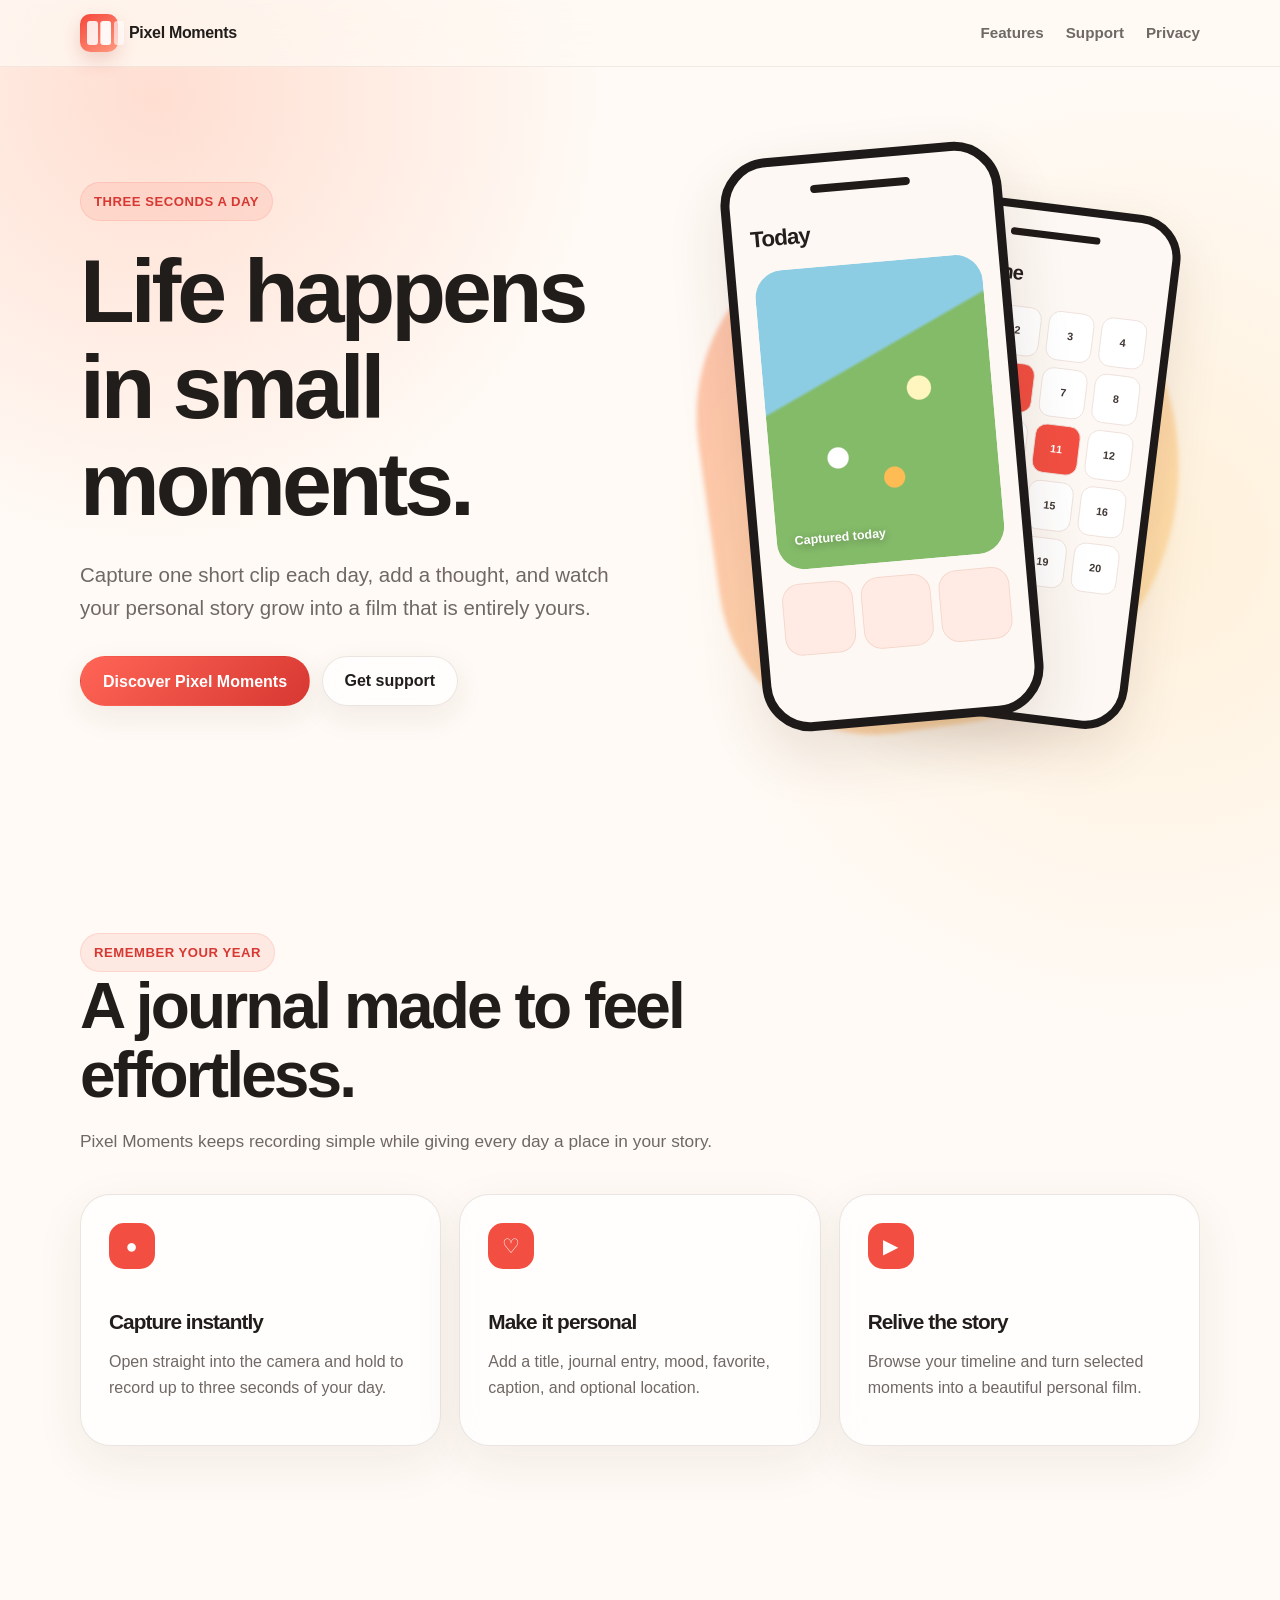
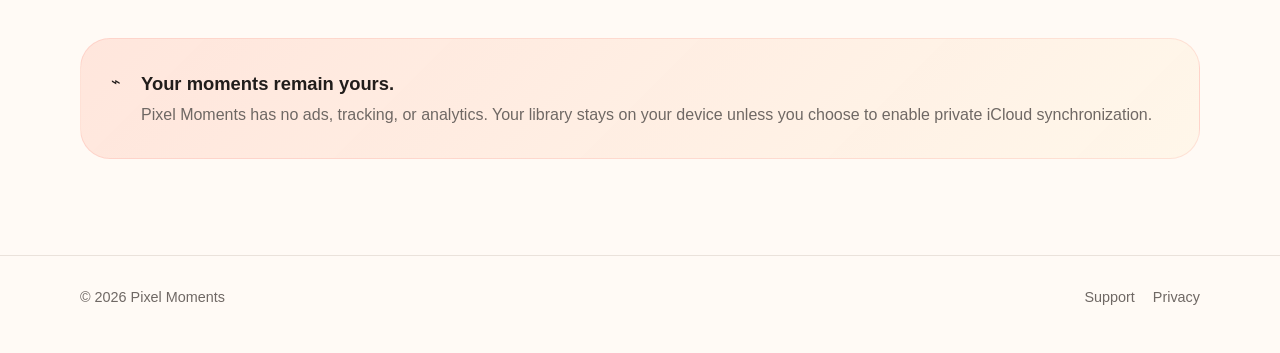
==== index.html @ 1631f6e6 "Add Pixel Moments marketing page" ====
<!doctype html>
<html lang="en">
  <head>
    <meta charset="utf-8">
    <meta name="viewport" content="width=device-width, initial-scale=1">
    <meta name="theme-color" content="#fffaf5">
    <meta name="description" content="Capture three seconds of every day and turn everyday moments into lasting memories with Pixel Moments.">
    <meta property="og:title" content="Pixel Moments — Three seconds a day">
    <meta property="og:description" content="A private video journal for the small moments that make up your life.">
    <meta property="og:type" content="website">
    <meta property="og:url" content="https://oktayvlntnv.github.io/Pixel-Moments/">
    <title>Pixel Moments — Three seconds a day</title>
    <link rel="stylesheet" href="styles.css">
  </head>
  <body>
    <header class="site-header">
      <nav class="nav shell" aria-label="Main navigation">
        <a class="brand" href="index.html">
          <span class="brand-mark" aria-hidden="true"></span>
          <span>Pixel Moments</span>
        </a>
        <div class="nav-links">
          <a href="#features">Features</a>
          <a href="support.html">Support</a>
          <a href="privacy.html">Privacy</a>
        </div>
      </nav>
    </header>

    <main>
      <section class="hero shell">
        <div>
          <span class="eyebrow">Three seconds a day</span>
          <h1>Life happens in small moments.</h1>
          <p>Capture one short clip each day, add a thought, and watch your personal story grow into a film that is entirely yours.</p>
          <div class="actions">
            <a class="button primary" href="#features">Discover Pixel Moments</a>
            <a class="button" href="support.html">Get support</a>
          </div>
        </div>

        <div class="phone-stage" aria-label="Pixel Moments app screens">
          <div class="mock-phone primary-shot" aria-label="Today screen preview">
            <div class="mock-status"></div>
            <div class="mock-title">Today</div>
            <div class="mock-hero"></div>
            <div class="mock-info"><span></span><span></span><span></span></div>
          </div>
          <div class="mock-phone secondary-shot" aria-label="Timeline screen preview">
            <div class="mock-status"></div>
            <div class="mock-title">Timeline</div>
            <div class="mock-month">
              <span>1</span><span>2</span><span>3</span><span>4</span>
              <span>5</span><span>6</span><span>7</span><span>8</span>
              <span>9</span><span>10</span><span>11</span><span>12</span>
              <span>13</span><span>14</span><span>15</span><span>16</span>
              <span>17</span><span>18</span><span>19</span><span>20</span>
            </div>
          </div>
        </div>
      </section>

      <section class="section" id="features">
        <div class="shell">
          <div class="section-heading">
            <span class="eyebrow">Remember your year</span>
            <h2>A journal made to feel effortless.</h2>
            <p>Pixel Moments keeps recording simple while giving every day a place in your story.</p>
          </div>

          <div class="feature-grid">
            <article class="card">
              <span class="icon" aria-hidden="true">●</span>
              <h3>Capture instantly</h3>
              <p>Open straight into the camera and hold to record up to three seconds of your day.</p>
            </article>
            <article class="card">
              <span class="icon" aria-hidden="true">♡</span>
              <h3>Make it personal</h3>
              <p>Add a title, journal entry, mood, favorite, caption, and optional location.</p>
            </article>
            <article class="card">
              <span class="icon" aria-hidden="true">▶</span>
              <h3>Relive the story</h3>
              <p>Browse your timeline and turn selected moments into a beautiful personal film.</p>
            </article>
          </div>
        </div>
      </section>

      <section class="section">
        <div class="shell">
          <div class="privacy-note">
            <span class="icon" aria-hidden="true">⌁</span>
            <div>
              <strong>Your moments remain yours.</strong>
              <p>Pixel Moments has no ads, tracking, or analytics. Your library stays on your device unless you choose to enable private iCloud synchronization.</p>
            </div>
          </div>
        </div>
      </section>
    </main>

    <footer class="site-footer">
      <div class="footer-inner shell">
        <span>© 2026 Pixel Moments</span>
        <div class="footer-links">
          <a href="support.html">Support</a>
          <a href="privacy.html">Privacy</a>
        </div>
      </div>
    </footer>
  </body>
</html>
---- styles.css ----
:root {
  color-scheme: light dark;
  --ink: #211d1b;
  --muted: #6f6864;
  --surface: rgba(255, 255, 255, 0.68);
  --surface-strong: rgba(255, 255, 255, 0.9);
  --line: rgba(80, 48, 34, 0.12);
  --accent: #f24f42;
  --accent-deep: #d73832;
  --peach: #ffe7dd;
  --cream: #fffaf5;
  --shadow: 0 24px 60px rgba(75, 40, 25, 0.12);
  font-family: -apple-system, BlinkMacSystemFont, "SF Pro Display", "Helvetica Neue", sans-serif;
}

* {
  box-sizing: border-box;
}

html {
  scroll-behavior: smooth;
}

body {
  min-height: 100vh;
  margin: 0;
  color: var(--ink);
  background:
    radial-gradient(circle at 12% 5%, rgba(255, 164, 134, 0.32), transparent 28rem),
    radial-gradient(circle at 90% 28%, rgba(255, 212, 132, 0.24), transparent 30rem),
    var(--cream);
  line-height: 1.6;
}

a {
  color: inherit;
}

img {
  display: block;
  max-width: 100%;
}

.shell {
  width: min(1120px, calc(100% - 40px));
  margin: 0 auto;
}

.site-header {
  position: sticky;
  z-index: 10;
  top: 0;
  padding: 14px 0;
  background: rgba(255, 250, 245, 0.74);
  border-bottom: 1px solid rgba(80, 48, 34, 0.08);
  backdrop-filter: blur(22px) saturate(160%);
  -webkit-backdrop-filter: blur(22px) saturate(160%);
}

.nav {
  display: flex;
  align-items: center;
  justify-content: space-between;
  gap: 24px;
}

.brand {
  display: inline-flex;
  align-items: center;
  gap: 11px;
  font-weight: 750;
  text-decoration: none;
  letter-spacing: -0.02em;
}

.brand-mark {
  display: grid;
  grid-template-columns: repeat(2, 1fr);
  gap: 3px;
  width: 38px;
  height: 38px;
  padding: 7px;
  background: linear-gradient(145deg, #f5473b, #ff9a7f);
  border-radius: 10px;
  box-shadow: 0 8px 20px rgba(178, 48, 38, 0.2);
}

.brand-mark::before,
.brand-mark::after {
  content: "";
  background: rgba(255, 255, 255, 0.86);
  border-radius: 3px;
  box-shadow: 13px 0 0 rgba(255, 255, 255, 0.62);
}

.nav-links {
  display: flex;
  align-items: center;
  gap: 22px;
}

.nav-links a {
  color: var(--muted);
  font-size: 0.95rem;
  font-weight: 650;
  text-decoration: none;
}

.nav-links a:hover,
.nav-links a:focus-visible {
  color: var(--accent-deep);
}

.hero {
  display: grid;
  grid-template-columns: minmax(0, 1.03fr) minmax(320px, 0.97fr);
  align-items: center;
  gap: 56px;
  min-height: 720px;
  padding: 72px 0 88px;
}

.eyebrow {
  display: inline-flex;
  padding: 8px 13px;
  color: var(--accent-deep);
  background: rgba(242, 79, 66, 0.1);
  border: 1px solid rgba(242, 79, 66, 0.12);
  border-radius: 999px;
  font-size: 0.82rem;
  font-weight: 750;
  letter-spacing: 0.04em;
  text-transform: uppercase;
}

h1,
h2,
h3 {
  margin: 0;
  line-height: 1.08;
  letter-spacing: -0.045em;
}

h1 {
  max-width: 760px;
  margin-top: 22px;
  font-size: clamp(3.2rem, 7vw, 6.4rem);
}

.hero p {
  max-width: 600px;
  margin: 26px 0 32px;
  color: var(--muted);
  font-size: clamp(1.05rem, 2vw, 1.28rem);
}

.actions {
  display: flex;
  flex-wrap: wrap;
  gap: 12px;
}

.button {
  display: inline-flex;
  align-items: center;
  justify-content: center;
  min-height: 50px;
  padding: 0 22px;
  border: 1px solid var(--line);
  border-radius: 999px;
  color: var(--ink);
  background: var(--surface);
  font-weight: 720;
  text-decoration: none;
  box-shadow: 0 10px 30px rgba(75, 40, 25, 0.08);
  backdrop-filter: blur(18px);
  -webkit-backdrop-filter: blur(18px);
}

.button.primary {
  color: #fff;
  background: linear-gradient(135deg, #ff6556, var(--accent-deep));
  border-color: transparent;
}

.button:hover,
.button:focus-visible {
  transform: translateY(-1px);
}

.phone-stage {
  position: relative;
  display: flex;
  justify-content: center;
  min-height: 610px;
}

.phone-stage::before {
  position: absolute;
  inset: 14% 4% 4%;
  content: "";
  background: linear-gradient(135deg, #ffc3ad, #ffe2a7);
  border-radius: 44% 56% 62% 38%;
  filter: blur(2px);
  transform: rotate(-8deg);
}

.mock-phone {
  position: absolute;
  width: min(282px, 62vw);
  min-height: 575px;
  padding: 22px 18px;
  overflow: hidden;
  background: #fdf8f3;
  border: 9px solid #1d1a19;
  border-radius: 48px;
  box-shadow: var(--shadow);
}

.mock-phone.primary-shot {
  z-index: 2;
  top: 10px;
  left: 11%;
  transform: rotate(-5deg);
}

.mock-phone.secondary-shot {
  z-index: 1;
  right: 6%;
  bottom: 0;
  transform: rotate(7deg) scale(0.9);
}

.mock-status {
  height: 8px;
  width: 44%;
  margin: 0 auto 24px;
  background: #201b19;
  border-radius: 99px;
}

.mock-title {
  margin-bottom: 14px;
  color: #231e1c;
  font-size: 1.4rem;
  font-weight: 780;
  letter-spacing: -0.04em;
}

.mock-hero {
  position: relative;
  display: grid;
  height: 300px;
  overflow: hidden;
  place-items: center;
  background:
    radial-gradient(circle at 30% 64%, #fff 0 4%, transparent 4.5%),
    radial-gradient(circle at 68% 43%, #fff5bf 0 5%, transparent 5.5%),
    radial-gradient(circle at 54% 72%, #ffbb54 0 4%, transparent 4.5%),
    linear-gradient(155deg, #8ccde4 0 35%, #84bb69 36% 100%);
  border-radius: 28px;
}

.mock-hero::after {
  position: absolute;
  bottom: 18px;
  left: 18px;
  color: #fff;
  content: "Captured today";
  font-size: 0.78rem;
  font-weight: 720;
  text-shadow: 0 2px 9px rgba(0, 0, 0, 0.32);
}

.mock-info {
  display: grid;
  grid-template-columns: repeat(3, 1fr);
  gap: 8px;
  margin-top: 14px;
}

.mock-info span {
  height: 72px;
  background: #ffebe3;
  border: 1px solid #f5d8ce;
  border-radius: 18px;
}

.mock-month {
  display: grid;
  grid-template-columns: repeat(4, 1fr);
  gap: 8px;
  margin-top: 18px;
}

.mock-month span {
  display: grid;
  min-height: 55px;
  place-items: center;
  color: #403835;
  background: #fff;
  border: 1px solid #efe1db;
  border-radius: 13px;
  font-size: 0.75rem;
  font-weight: 700;
}

.mock-month span:nth-child(6),
.mock-month span:nth-child(9),
.mock-month span:nth-child(11) {
  color: #fff;
  background: var(--accent);
}

.section {
  padding: 96px 0;
}

.section-heading {
  max-width: 700px;
  margin-bottom: 38px;
}

.section-heading h2 {
  font-size: clamp(2.3rem, 5vw, 4.4rem);
}

.section-heading p {
  margin: 18px 0 0;
  color: var(--muted);
  font-size: 1.08rem;
}

.feature-grid {
  display: grid;
  grid-template-columns: repeat(3, 1fr);
  gap: 18px;
}

.card,
.prose-card {
  background: var(--surface);
  border: 1px solid var(--line);
  border-radius: 30px;
  box-shadow: 0 16px 50px rgba(75, 40, 25, 0.07);
  backdrop-filter: blur(22px);
  -webkit-backdrop-filter: blur(22px);
}

.card {
  min-height: 220px;
  padding: 28px;
}

.card .icon {
  display: grid;
  width: 46px;
  height: 46px;
  margin-bottom: 42px;
  place-items: center;
  color: #fff;
  background: var(--accent);
  border-radius: 15px;
  font-size: 1.25rem;
}

.card h3 {
  margin-bottom: 10px;
  font-size: 1.3rem;
}

.card p,
.prose-card p,
.prose-card li {
  color: var(--muted);
}

.privacy-note {
  display: grid;
  grid-template-columns: auto 1fr;
  align-items: start;
  gap: 20px;
  padding: 30px;
  background: linear-gradient(135deg, rgba(255, 224, 213, 0.78), rgba(255, 246, 231, 0.8));
  border: 1px solid rgba(242, 79, 66, 0.12);
  border-radius: 30px;
}

.privacy-note strong {
  display: block;
  margin-bottom: 4px;
  font-size: 1.15rem;
}

.privacy-note p {
  margin: 0;
  color: var(--muted);
}

.page-hero {
  padding: 88px 0 42px;
}

.page-hero h1 {
  font-size: clamp(3rem, 7vw, 5.4rem);
}

.page-hero p {
  max-width: 720px;
  margin: 20px 0 0;
  color: var(--muted);
  font-size: 1.12rem;
}

.prose {
  display: grid;
  gap: 18px;
  max-width: 860px;
  padding: 24px 0 100px;
}

.prose-card {
  padding: clamp(24px, 5vw, 42px);
}

.prose-card h2 {
  margin-bottom: 14px;
  font-size: 1.75rem;
}

.prose-card h3 {
  margin: 26px 0 8px;
  font-size: 1.12rem;
  letter-spacing: -0.02em;
}

.prose-card p:last-child,
.prose-card ul:last-child {
  margin-bottom: 0;
}

.prose-card ul {
  padding-left: 1.25rem;
}

.contact-box {
  display: flex;
  align-items: center;
  justify-content: space-between;
  gap: 24px;
}

.contact-box p {
  margin: 8px 0 0;
}

.site-footer {
  padding: 30px 0 44px;
  border-top: 1px solid var(--line);
}

.footer-inner {
  display: flex;
  justify-content: space-between;
  gap: 24px;
  color: var(--muted);
  font-size: 0.9rem;
}

.footer-links {
  display: flex;
  gap: 18px;
}

.footer-links a {
  text-decoration: none;
}

@media (max-width: 820px) {
  .hero {
    grid-template-columns: 1fr;
    min-height: auto;
    gap: 50px;
    padding-top: 60px;
  }

  .phone-stage {
    min-height: 560px;
  }

  .feature-grid {
    grid-template-columns: 1fr;
  }

  .card {
    min-height: 0;
  }

  .card .icon {
    margin-bottom: 28px;
  }
}

@media (max-width: 600px) {
  .shell {
    width: min(100% - 26px, 1120px);
  }

  .nav-links a:first-child {
    display: none;
  }

  .hero {
    padding-top: 46px;
  }

  .phone-stage {
    min-height: 510px;
  }

  .mock-phone.primary-shot {
    left: 3%;
  }

  .mock-phone.secondary-shot {
    right: 1%;
  }

  .section {
    padding: 70px 0;
  }

  .contact-box,
  .footer-inner {
    align-items: flex-start;
    flex-direction: column;
  }
}

@media (prefers-color-scheme: dark) {
  :root {
    --ink: #fff8f3;
    --muted: #c5b9b2;
    --surface: rgba(45, 37, 34, 0.72);
    --surface-strong: rgba(50, 41, 37, 0.94);
    --line: rgba(255, 232, 220, 0.12);
    --cream: #171210;
    --shadow: 0 24px 60px rgba(0, 0, 0, 0.34);
  }

  body {
    background:
      radial-gradient(circle at 12% 5%, rgba(152, 55, 44, 0.3), transparent 28rem),
      radial-gradient(circle at 90% 28%, rgba(112, 72, 20, 0.24), transparent 30rem),
      var(--cream);
  }

  .site-header {
    background: rgba(23, 18, 16, 0.76);
  }

  .privacy-note {
    background: linear-gradient(135deg, rgba(82, 38, 33, 0.76), rgba(62, 47, 31, 0.72));
  }
}

@media (prefers-reduced-motion: reduce) {
  html {
    scroll-behavior: auto;
  }

  .button:hover,
  .button:focus-visible {
    transform: none;
  }
}
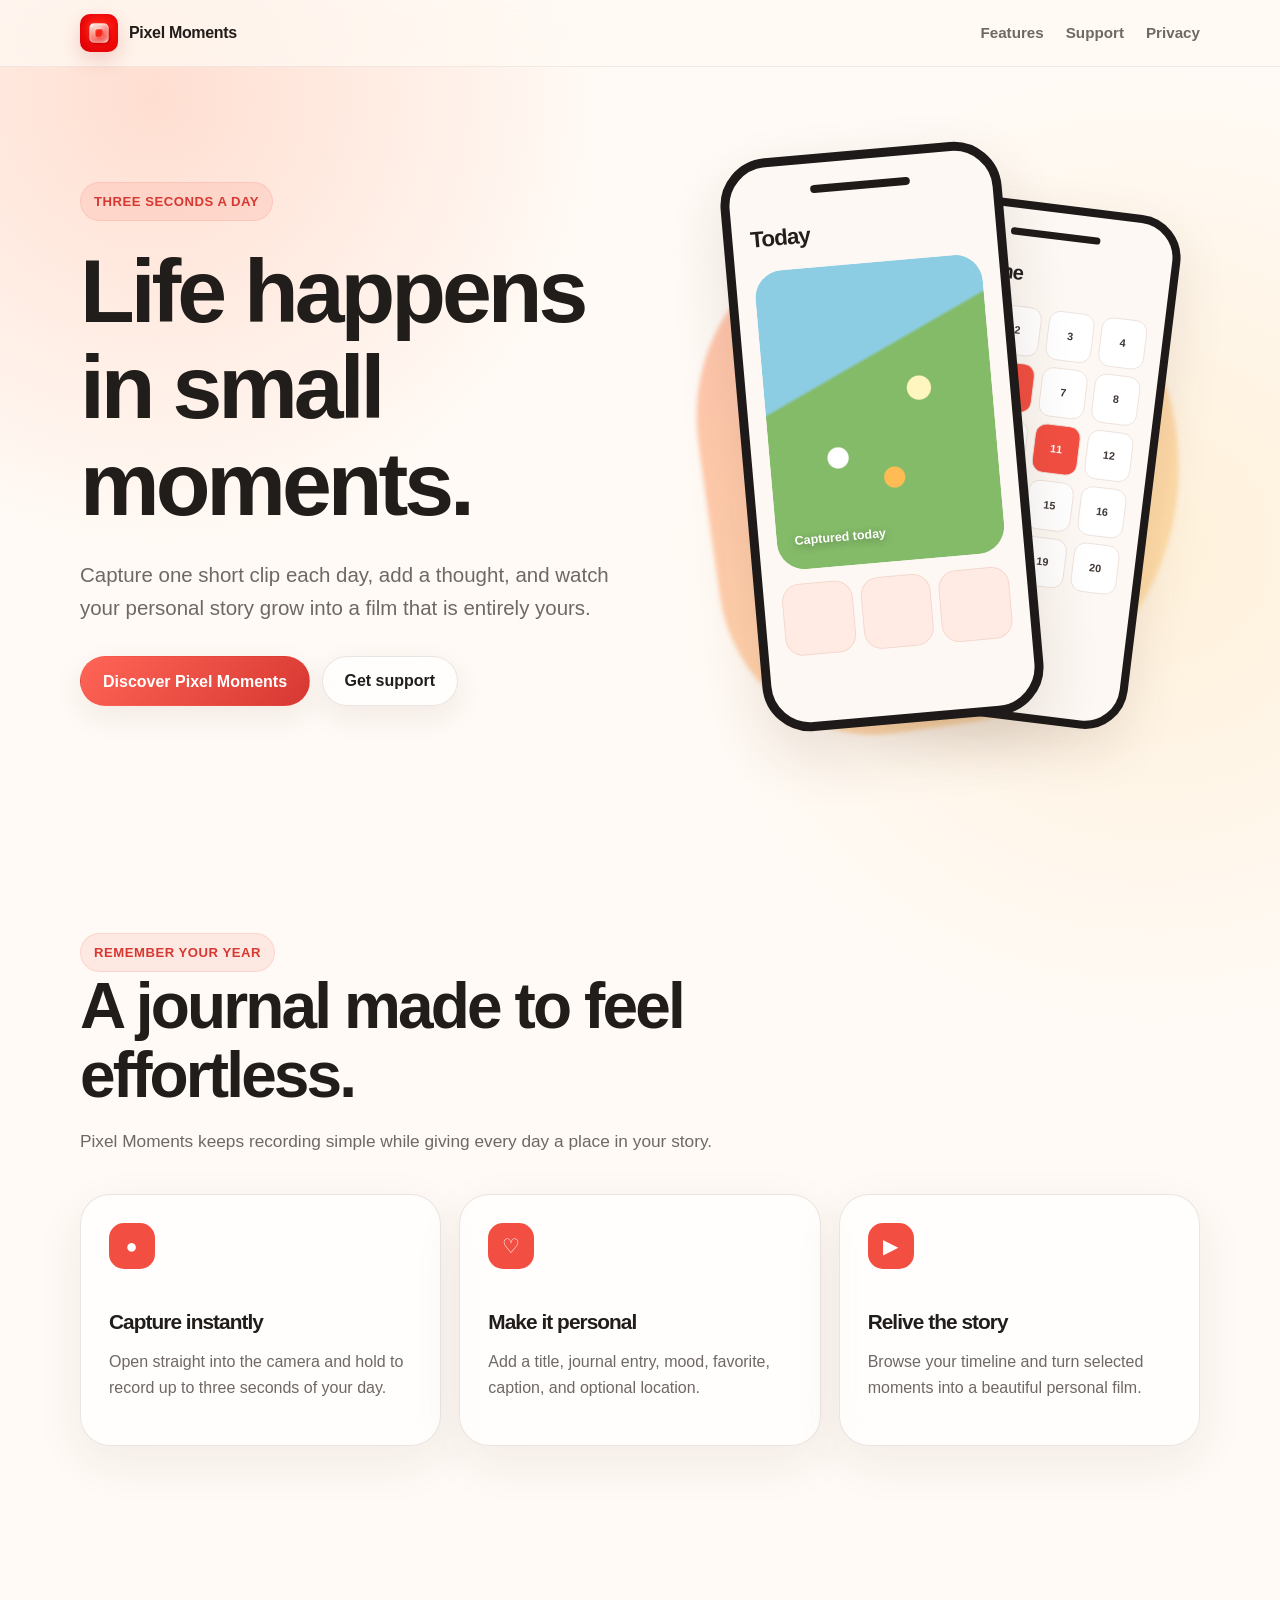
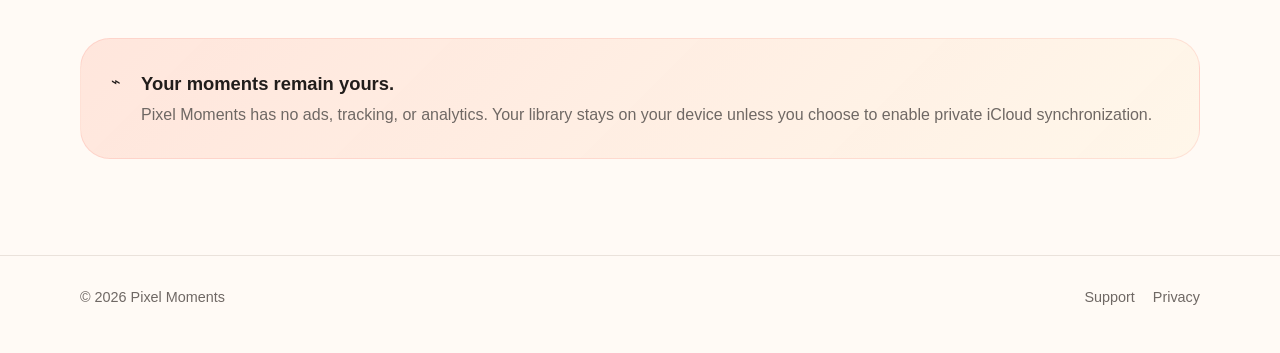
==== commit a1db2f65: "Use Pixel app icon on website" ====
--- a/index.html
+++ b/index.html
@@ -10,13 +10,15 @@
     <meta property="og:type" content="website">
     <meta property="og:url" content="https://oktayvlntnv.github.io/Pixel-Moments/">
     <title>Pixel Moments — Three seconds a day</title>
+    <link rel="icon" type="image/png" href="assets/app-icon.png">
+    <link rel="apple-touch-icon" href="assets/app-icon.png">
     <link rel="stylesheet" href="styles.css">
   </head>
   <body>
     <header class="site-header">
       <nav class="nav shell" aria-label="Main navigation">
         <a class="brand" href="index.html">
-          <span class="brand-mark" aria-hidden="true"></span>
+          <img class="brand-logo" src="assets/app-icon.png" alt="">
           <span>Pixel Moments</span>
         </a>
         <div class="nav-links">
--- a/styles.css
+++ b/styles.css
@@ -73,24 +73,12 @@
   letter-spacing: -0.02em;
 }
 
-.brand-mark {
-  display: grid;
-  grid-template-columns: repeat(2, 1fr);
-  gap: 3px;
+.brand-logo {
   width: 38px;
   height: 38px;
-  padding: 7px;
-  background: linear-gradient(145deg, #f5473b, #ff9a7f);
   border-radius: 10px;
+  object-fit: cover;
   box-shadow: 0 8px 20px rgba(178, 48, 38, 0.2);
-}
-
-.brand-mark::before,
-.brand-mark::after {
-  content: "";
-  background: rgba(255, 255, 255, 0.86);
-  border-radius: 3px;
-  box-shadow: 13px 0 0 rgba(255, 255, 255, 0.62);
 }
 
 .nav-links {
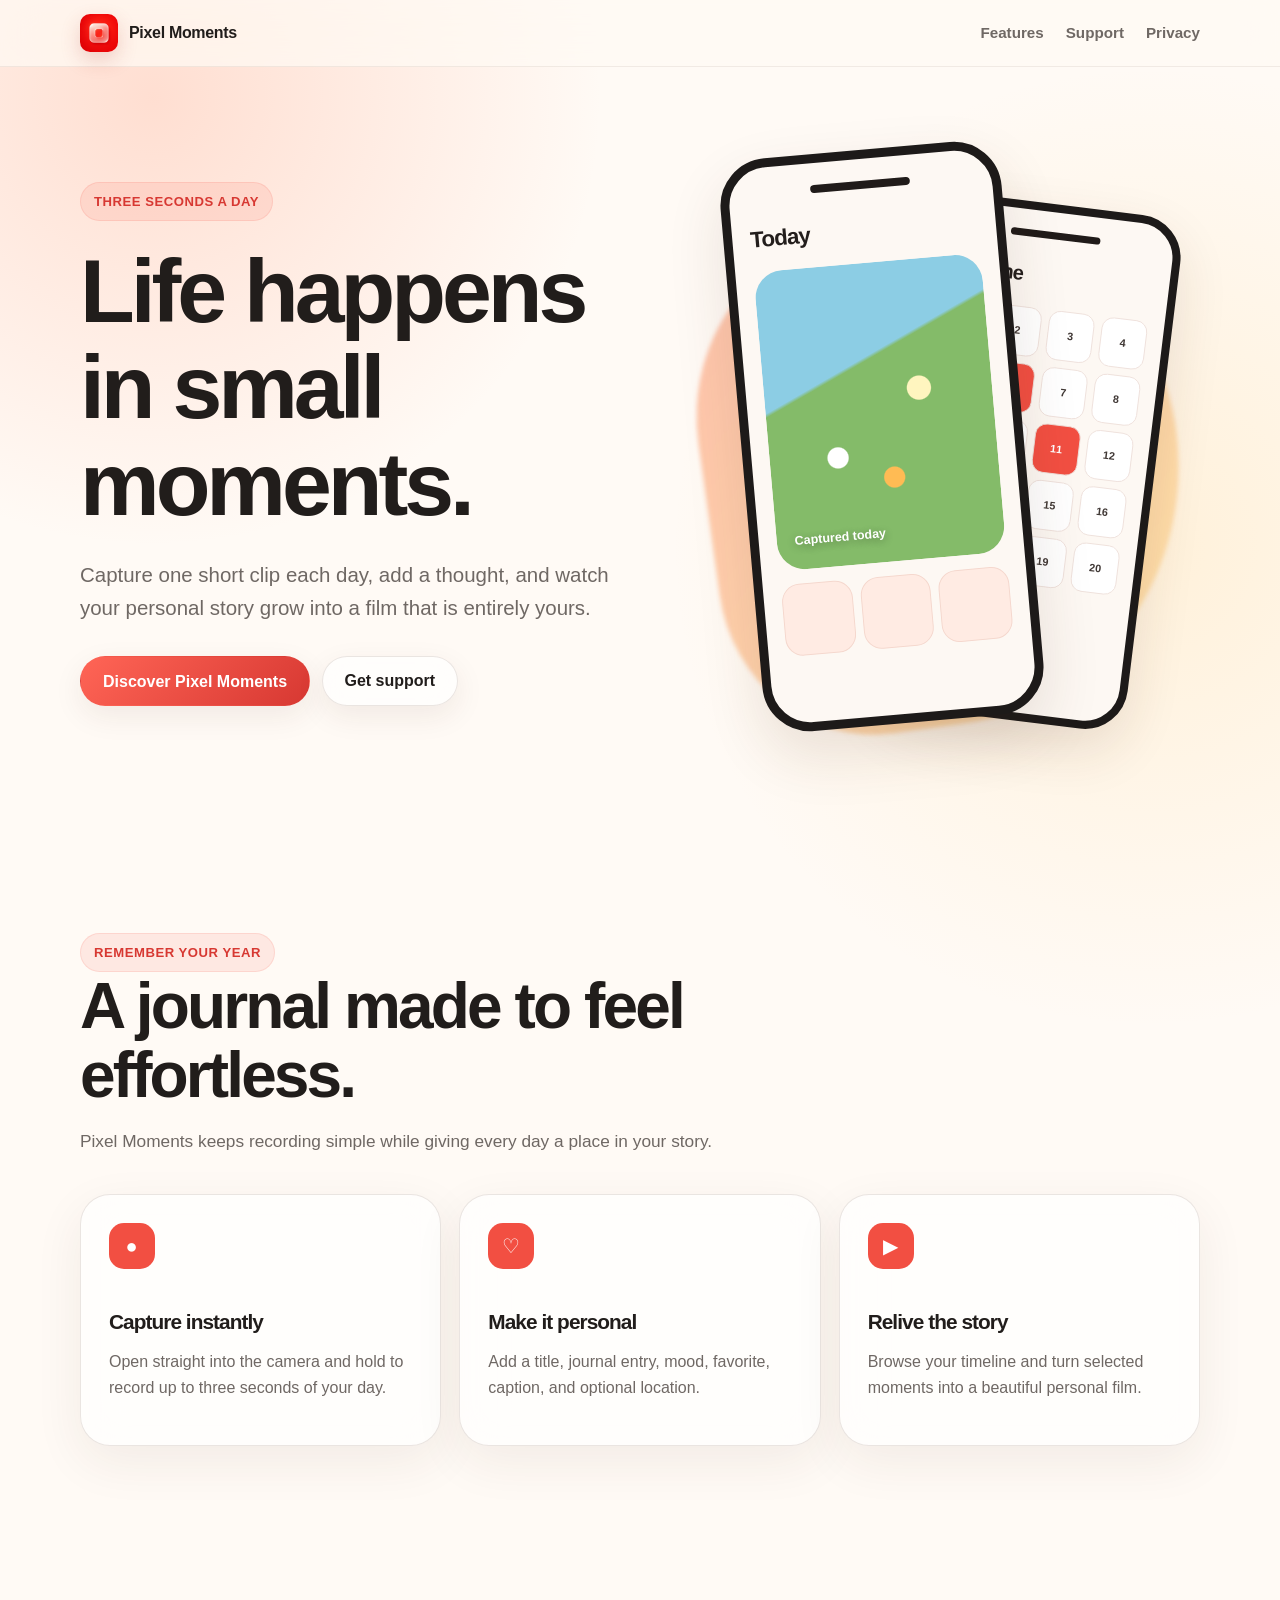
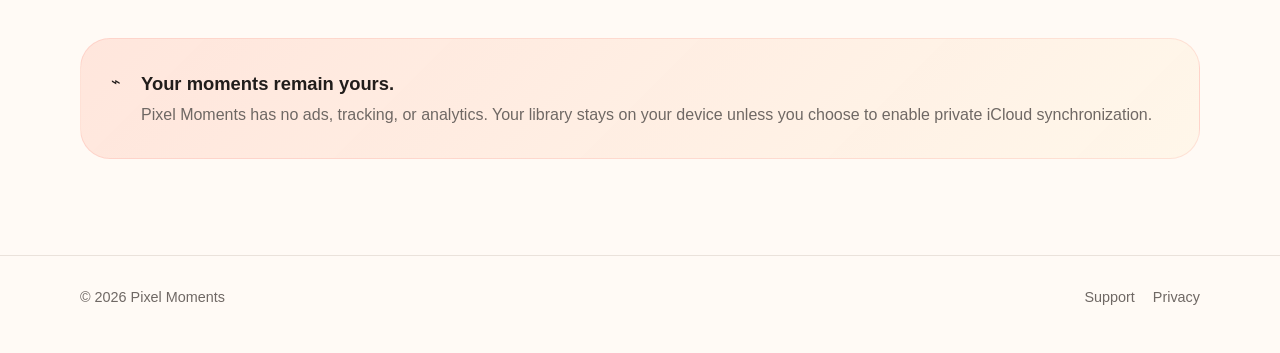
==== commit ffa8348a: "Use archived Pixel app icon" ====
--- a/index.html
+++ b/index.html
@@ -10,15 +10,15 @@
     <meta property="og:type" content="website">
     <meta property="og:url" content="https://oktayvlntnv.github.io/Pixel-Moments/">
     <title>Pixel Moments — Three seconds a day</title>
-    <link rel="icon" type="image/png" href="assets/app-icon.png">
-    <link rel="apple-touch-icon" href="assets/app-icon.png">
+    <link rel="icon" type="image/png" href="assets/pixel-moments-icon-v2.png">
+    <link rel="apple-touch-icon" href="assets/pixel-moments-icon-v2.png">
     <link rel="stylesheet" href="styles.css">
   </head>
   <body>
     <header class="site-header">
       <nav class="nav shell" aria-label="Main navigation">
         <a class="brand" href="index.html">
-          <img class="brand-logo" src="assets/app-icon.png" alt="">
+          <img class="brand-logo" src="assets/pixel-moments-icon-v2.png" alt="">
           <span>Pixel Moments</span>
         </a>
         <div class="nav-links">
